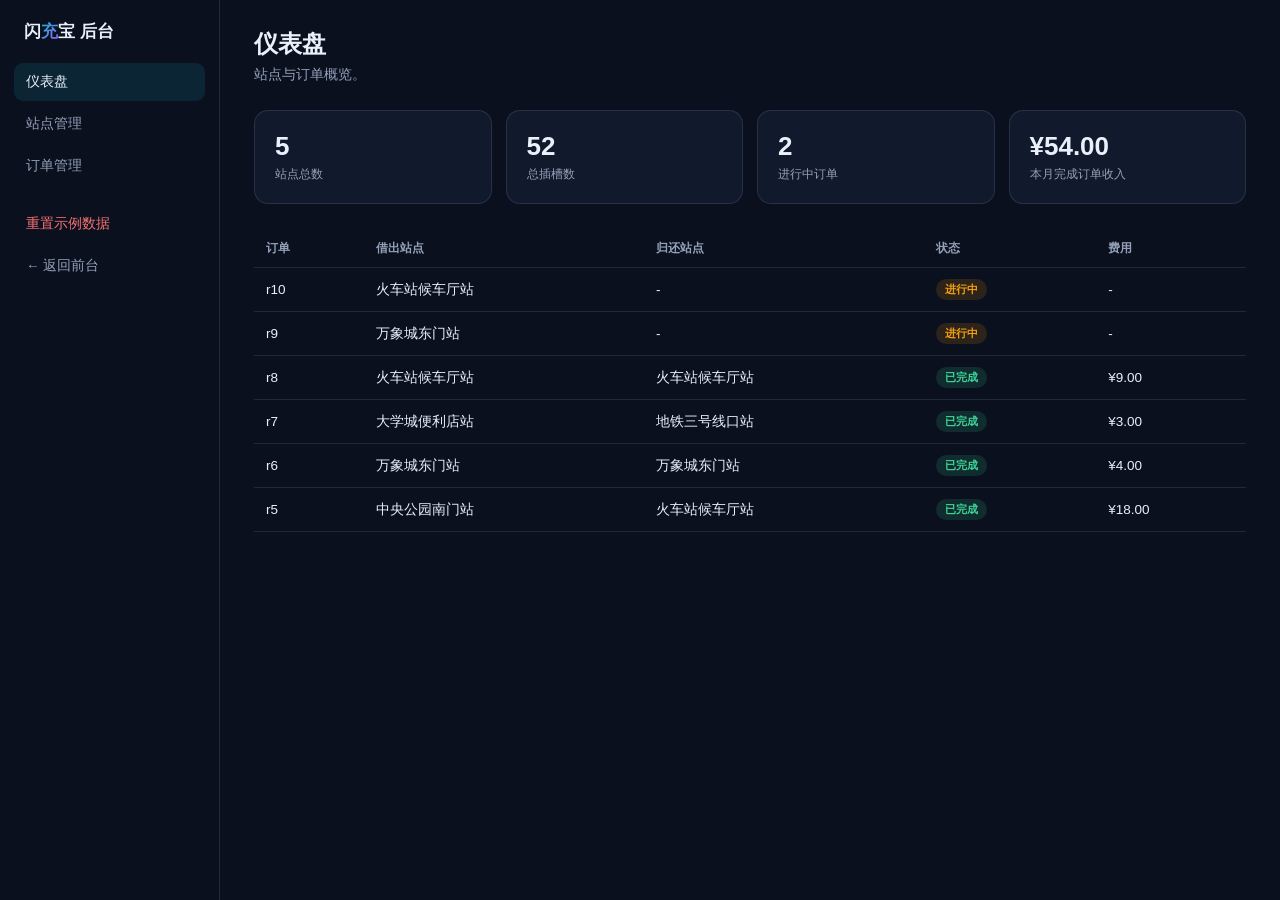
==== admin.html @ 1fdfb626 "Initial commit: functional shared power-bank rental system (frontend + admin)" ====
<!DOCTYPE html>
<html lang="zh-CN">
<head>
<meta charset="UTF-8">
<meta name="viewport" content="width=device-width, initial-scale=1.0">
<title>运营后台 · 共享充电宝租借系统（精简开源版）</title>
<link rel="stylesheet" href="style.css">
</head>
<body>
  <div class="admin-layout">
    <aside class="sidebar">
      <div class="brand">闪<span class="accent">充</span>宝 后台</div>
      <div class="side-link active" data-view="dashboard">仪表盘</div>
      <div class="side-link" data-view="stations">站点管理</div>
      <div class="side-link" data-view="rentals">订单管理</div>
      <div class="side-link" id="btnResetData" style="margin-top:20px;color:var(--red)">重置示例数据</div>
      <a href="index.html" class="side-link">← 返回前台</a>
    </aside>

    <main class="admin-main">
      <section id="view-dashboard" class="admin-view active">
        <div class="page-head"><h1>仪表盘</h1><p>站点与订单概览。</p></div>
        <div class="stat-grid" id="statGrid"></div>
        <table>
          <thead><tr><th>订单</th><th>借出站点</th><th>归还站点</th><th>状态</th><th>费用</th></tr></thead>
          <tbody id="recentRentalsBody"></tbody>
        </table>
      </section>

      <section id="view-stations" class="admin-view">
        <div class="page-head"><h1>站点管理</h1><p>添加、编辑或删除充电宝站点。</p></div>
        <div class="table-toolbar">
          <span></span>
          <button class="btn btn-primary btn-sm" id="btnAddStation">+ 新增站点</button>
        </div>
        <table>
          <thead><tr><th>站点名称</th><th>位置</th><th>可借/总插槽</th><th>价格/小时</th><th>操作</th></tr></thead>
          <tbody id="stationsBody"></tbody>
        </table>
      </section>

      <section id="view-rentals" class="admin-view">
        <div class="page-head"><h1>订单管理</h1><p>查看全部借出与归还订单。</p></div>
        <div class="table-toolbar">
          <div class="filter-row" id="rentalFilters">
            <button class="filter-btn active" data-status="all">全部</button>
            <button class="filter-btn" data-status="active">进行中</button>
            <button class="filter-btn" data-status="completed">已完成</button>
          </div>
        </div>
        <table>
          <thead><tr><th>订单号</th><th>手机号</th><th>借出站点</th><th>归还站点</th><th>借出时间</th><th>归还时间</th><th>状态</th><th>费用</th></tr></thead>
          <tbody id="rentalsBody"></tbody>
        </table>
      </section>
    </main>
  </div>

  <div class="modal-backdrop" id="stationModalBackdrop">
    <div class="modal">
      <button class="modal-close" id="btnCloseStationModal">&times;</button>
      <h2 id="stationModalTitle">新增站点</h2>
      <div id="stationModalMsg"></div>
      <form id="stationForm" novalidate>
        <input type="hidden" id="stationIdInput">
        <div class="field"><label>站点名称</label><input id="stationNameInput" type="text" required></div>
        <div class="field"><label>位置</label><input id="stationLocationInput" type="text" required></div>
        <div class="field-row">
          <div class="field"><label>总插槽数</label><input id="stationTotalInput" type="number" min="1" required></div>
          <div class="field"><label>当前可借数</label><input id="stationAvailInput" type="number" min="0" required></div>
        </div>
        <div class="field"><label>价格/小时（元）</label><input id="stationPriceInput" type="number" min="0" step="0.5" required></div>
        <button type="submit" class="btn btn-primary btn-block">保存</button>
      </form>
    </div>
  </div>

  <script src="data.js"></script>
  <script src="admin.js"></script>
</body>
</html>
---- style.css ----
:root{--ink:#0A101E;--surface:#111a2c;--surface2:#16223a;--line:rgba(147,160,184,.18);--muted:#93A0B8;--text:#EAF0FA;--cyan:#19B8D4;--violet:#8B5CF6;--green:#3ED598;--red:#F87171;--amber:#F59E0B;--radius:14px;color-scheme:dark}
*{box-sizing:border-box}
body{margin:0;background:var(--ink);color:var(--text);font-family:-apple-system,BlinkMacSystemFont,"Segoe UI","PingFang SC","Microsoft YaHei",sans-serif;min-height:100vh}
a{color:inherit;text-decoration:none}

.topbar{display:flex;align-items:center;justify-content:space-between;padding:16px 32px;border-bottom:1px solid var(--line)}
.brand{font-size:17px;font-weight:700}
.brand .accent{background:linear-gradient(135deg,var(--cyan),var(--violet));-webkit-background-clip:text;background-clip:text;color:transparent}
.nav-link{font-size:13px;color:var(--muted);border:1px solid var(--line);padding:7px 14px;border-radius:8px}
.nav-link:hover{border-color:var(--cyan);color:var(--text)}

.container{max-width:1100px;margin:0 auto;padding:28px 32px}
.page-head h1{font-size:24px;font-weight:700;margin:0 0 6px}
.page-head p{color:var(--muted);font-size:14px;margin:0 0 26px;max-width:700px}

.tab-row{display:flex;gap:8px;margin-bottom:22px}
.tab-btn{font-family:inherit;font-size:13.5px;font-weight:600;padding:10px 18px;border-radius:9px;border:1px solid var(--line);background:transparent;color:var(--muted);cursor:pointer}
.tab-btn.active{background:linear-gradient(135deg,var(--cyan),var(--violet));border:none;color:#06121A}

.prop-grid{display:grid;grid-template-columns:repeat(auto-fill,minmax(240px,1fr));gap:16px}
.prop-card{background:var(--surface);border:1px solid var(--line);border-radius:var(--radius);overflow:hidden;transition:transform .2s,border-color .2s}
.station-card:hover{transform:translateY(-3px);border-color:rgba(25,184,212,.4)}
.prop-card__body{padding:16px}
.prop-card__body h3{margin:0 0 4px;font-size:15px}
.prop-card__loc{font-size:12px;color:var(--muted);margin-bottom:8px}
.prop-card__price{font-size:15px;font-weight:700;color:var(--cyan);margin-bottom:12px}
.prop-card__price span{font-size:11px;color:var(--muted);font-weight:400}
.slot-row{margin-bottom:8px}
.slot-count{display:inline-block;font-size:12px;font-weight:700;padding:3px 9px;border-radius:999px;background:rgba(62,213,152,.14);color:var(--green)}
.slot-count.empty{background:rgba(248,113,113,.14);color:var(--red)}

.lookup-box{display:flex;gap:10px;align-items:flex-end;margin-bottom:16px;max-width:520px}
.lookup-box .field{flex:1;margin-bottom:0}
.rental-list{display:flex;flex-direction:column;gap:10px}
.rental-item{display:flex;align-items:center;justify-content:space-between;background:var(--surface);border:1px solid var(--line);border-radius:var(--radius);padding:14px 18px}
.rental-item .muted{color:var(--muted);font-size:12px}

.modal-backdrop{position:fixed;inset:0;background:rgba(4,8,16,.75);display:none;align-items:center;justify-content:center;padding:20px;z-index:50}
.modal-backdrop.show{display:flex}
.modal{background:var(--surface);border:1px solid var(--line);border-radius:18px;max-width:460px;width:100%;max-height:88vh;overflow:auto;padding:26px}
.modal h2{margin:0 0 6px;font-size:18px}
.modal .sub{color:var(--muted);font-size:12.5px;margin:0 0 18px}
.modal-close{float:right;background:none;border:none;color:var(--muted);font-size:20px;cursor:pointer}

.field{display:flex;flex-direction:column;gap:6px;margin-bottom:14px}
.field label{font-size:12px;color:var(--muted);font-weight:600}
.field input,.field select,.field textarea{background:rgba(147,160,184,.06);border:1px solid var(--line);border-radius:8px;padding:9px 11px;color:var(--text);font-family:inherit;font-size:13.5px;outline:none;width:100%}
.field input:focus,.field select:focus,.field textarea:focus{border-color:var(--cyan)}
.field-row{display:grid;grid-template-columns:1fr 1fr;gap:10px}

.btn{font-family:inherit;font-size:13.5px;font-weight:600;padding:10px 18px;border-radius:9px;border:1px solid var(--line);background:transparent;color:var(--text);cursor:pointer}
.btn:hover{border-color:var(--cyan)}
.btn:disabled{opacity:.45;cursor:not-allowed}
.btn:disabled:hover{border-color:var(--line)}
.btn-primary{background:linear-gradient(135deg,var(--cyan),var(--violet));border:none;color:#06121A}
.btn-block{width:100%}
.btn-sm{padding:5px 11px;font-size:12px}
.btn-danger{border-color:rgba(248,113,113,.4);color:var(--red)}

.msg{margin:0 0 14px;font-size:12.5px;padding:9px 12px;border-radius:8px}
.msg.error{background:rgba(248,113,113,.1);border:1px solid rgba(248,113,113,.3);color:var(--red)}
.msg.success{background:rgba(62,213,152,.1);border:1px solid rgba(62,213,152,.3);color:var(--green)}

/* admin */
.admin-layout{display:flex;min-height:100vh}
.sidebar{width:220px;flex-shrink:0;border-right:1px solid var(--line);padding:20px 14px}
.sidebar .brand{padding:0 10px 20px}
.side-link{display:block;padding:10px 12px;border-radius:9px;font-size:13.5px;color:var(--muted);margin-bottom:4px;cursor:pointer}
.side-link:hover{background:rgba(147,160,184,.06)}
.side-link.active{background:rgba(25,184,212,.12);color:var(--text)}
.admin-main{flex:1;padding:28px 34px;overflow:auto}
.admin-view{display:none}
.admin-view.active{display:block}

.stat-grid{display:grid;grid-template-columns:repeat(4,1fr);gap:14px;margin-bottom:26px}
.stat-card{background:var(--surface);border:1px solid var(--line);border-radius:var(--radius);padding:20px}
.stat-card .num{font-size:26px;font-weight:800}
.stat-card .label{font-size:12px;color:var(--muted);margin-top:4px}

table{width:100%;border-collapse:collapse;font-size:13.5px}
th{text-align:left;padding:10px 12px;color:var(--muted);font-weight:600;border-bottom:1px solid var(--line);font-size:12px}
td{padding:11px 12px;border-bottom:1px solid var(--line)}
.badge{display:inline-block;font-size:11px;font-weight:700;padding:3px 9px;border-radius:999px}
.badge.completed{background:rgba(62,213,152,.14);color:var(--green)}
.badge.active{background:rgba(245,158,11,.14);color:var(--amber)}
.table-actions{display:flex;gap:6px}
.table-toolbar{display:flex;justify-content:space-between;align-items:center;margin-bottom:16px}
.filter-row{display:flex;gap:6px}
.filter-btn{font-size:12px;padding:6px 12px;border-radius:999px;border:1px solid var(--line);background:transparent;color:var(--muted);cursor:pointer}
.filter-btn.active{border-color:var(--cyan);color:var(--text)}

@media (max-width:820px){
  .admin-layout{flex-direction:column}
  .sidebar{width:100%;display:flex;overflow-x:auto;border-right:none;border-bottom:1px solid var(--line)}
  .stat-grid{grid-template-columns:repeat(2,1fr)}
  .lookup-box{flex-direction:column;align-items:stretch}
}
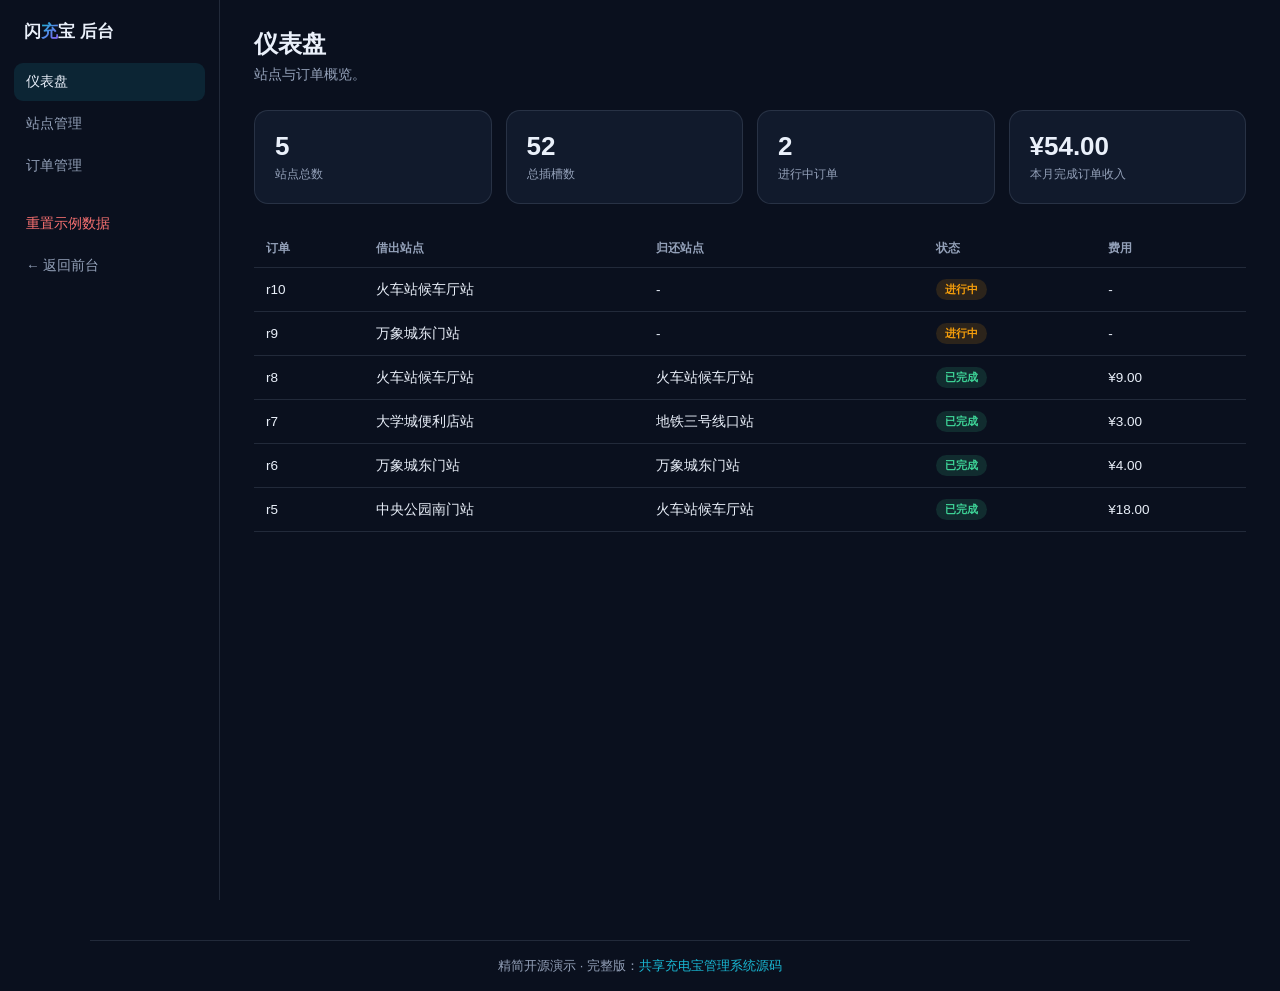
==== commit 2eb076d4: "Add footer link to the full commercial product page" ====
--- a/admin.html
+++ b/admin.html
@@ -77,5 +77,7 @@
 
   <script src="data.js"></script>
   <script src="admin.js"></script>
+
+<footer style="margin:40px auto 16px;max-width:1100px;padding:16px 20px 0;border-top:1px solid var(--line,rgba(147,160,184,.18));text-align:center;color:var(--muted,#93A0B8);font-size:13px">精简开源演示 &middot; 完整版：<a href="https://inzyxuashop.com/chongdianbao-yuanma.html" target="_blank" rel="noopener" style="color:var(--cyan,#19B8D4);text-decoration:none">共享充电宝管理系统源码</a></footer>
 </body>
 </html>
